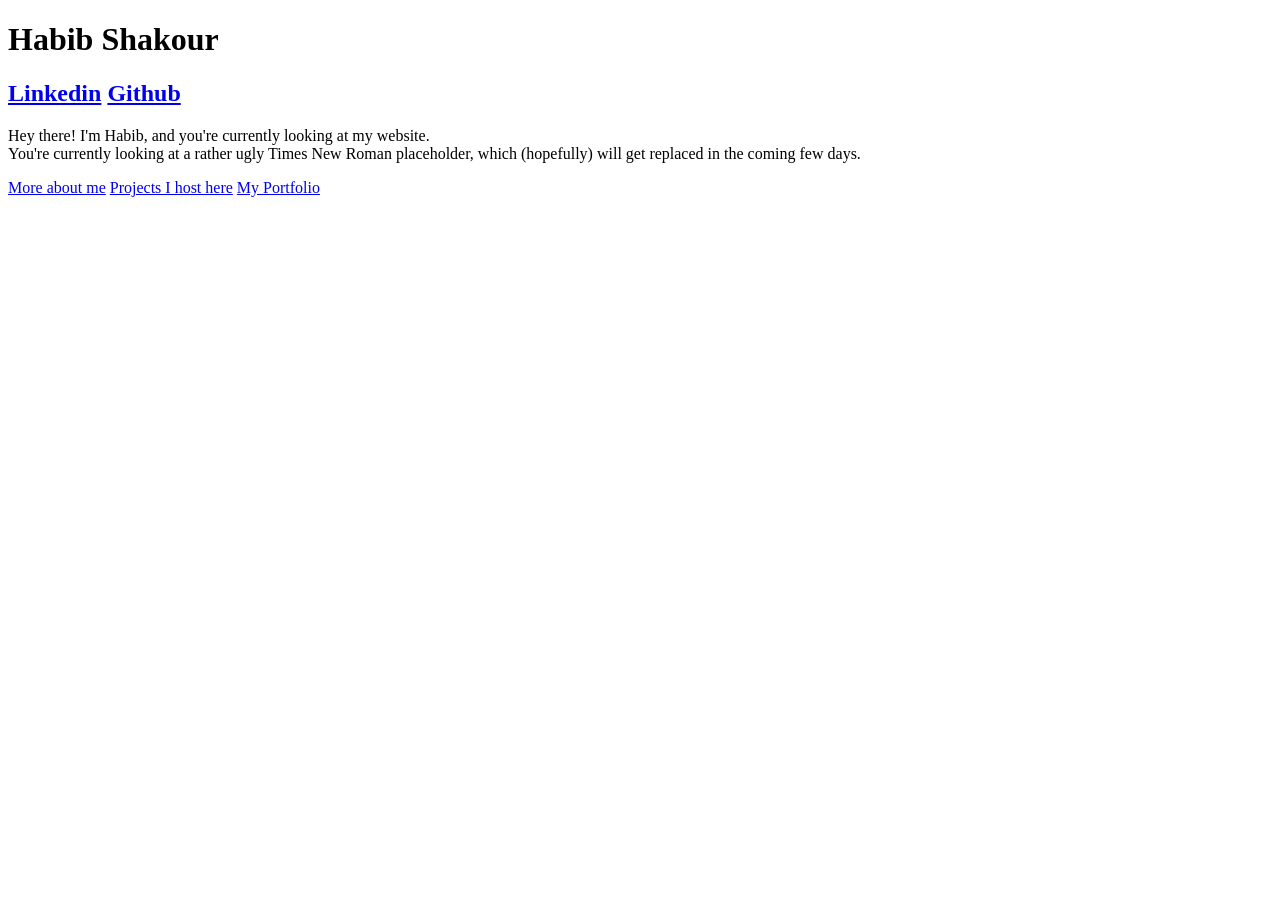
==== index.html @ af3d28ce "reformatted repo" ====
<!DOCTYPE html>
<html lang="en">
<head>
  <meta charset="UTF-8">
  <title>Habib Shakour</title>
  <link rel="stylesheet" href="{{ url_for('static', filename='style.css') }}">
</head>
<body>
    <h1>
        Habib Shakour
    </h1>
    <h2>
        <a href="https://www.linkedin.com/in/habib-shakour-7b76892b7/">Linkedin</a>
           
        <a href="https://github.com/HShakour">Github</a>
    </h2>

    <p>
        Hey there! I'm Habib, and you're currently looking at my website.<br>
        You're currently looking at a rather ugly Times New Roman placeholder, which (hopefully) will get replaced in the coming few days.
    </p>
    <a href="about.html">More about me</a>
    <a href="projects.html">Projects I host here</a>
    <a href="portfolio.html">My Portfolio</a>
</body>
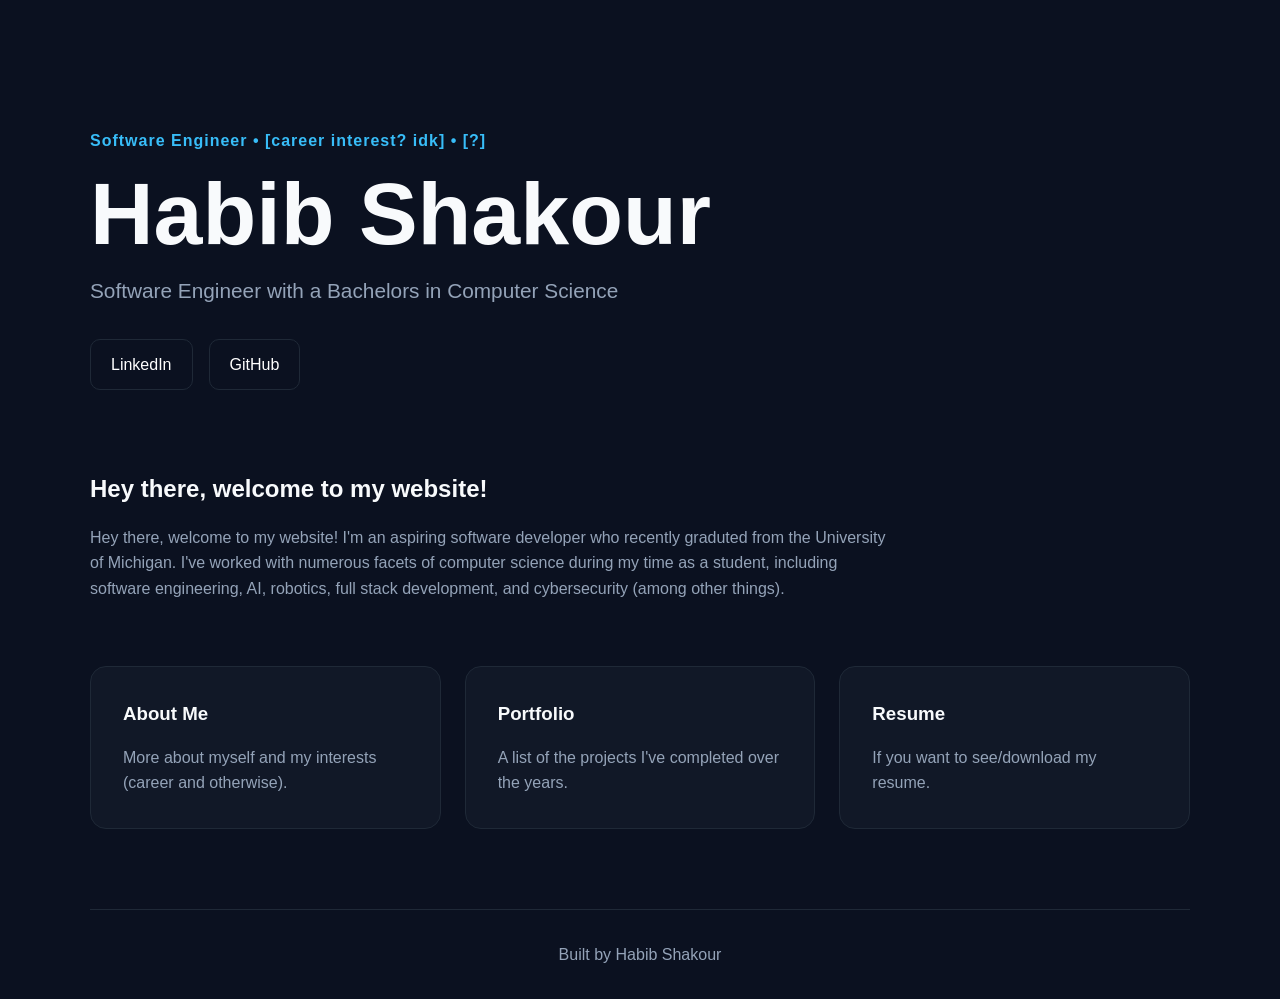
==== commit 33ae7aba: "main page looks presentable" ====
--- a/index.html
+++ b/index.html
@@ -1,25 +1,89 @@
 <!DOCTYPE html>
 <html lang="en">
 <head>
-  <meta charset="UTF-8">
-  <title>Habib Shakour</title>
-  <link rel="stylesheet" href="{{ url_for('static', filename='style.css') }}">
+    <meta charset="UTF-8">
+    <meta name="viewport" content="width=device-width, initial-scale=1.0">
+    <title>Habib Shakour</title>
+
+    <link rel="stylesheet" href="static/style.css">
 </head>
 <body>
-    <h1>
-        Habib Shakour
-    </h1>
-    <h2>
-        <a href="https://www.linkedin.com/in/habib-shakour-7b76892b7/">Linkedin</a>
-           
-        <a href="https://github.com/HShakour">Github</a>
-    </h2>
 
-    <p>
-        Hey there! I'm Habib, and you're currently looking at my website.<br>
-        You're currently looking at a rather ugly Times New Roman placeholder, which (hopefully) will get replaced in the coming few days.
-    </p>
-    <a href="about.html">More about me</a>
-    <a href="projects.html">Projects I host here</a>
-    <a href="portfolio.html">My Portfolio</a>
-</body>+    <main class="container">
+
+        <section class="hero">
+
+            <p class="eyebrow">Software Engineer • [career interest? idk] • [?]</p>
+
+            <h1>Habib Shakour</h1>
+
+            <p class="subtitle">
+                Software Engineer with a Bachelors in Computer Science
+            </p>
+
+            <div class="social-links">
+                <a href="https://www.linkedin.com/in/habib-shakour-7b76892b7/" target="_blank">
+                    LinkedIn
+                </a>
+
+                <a href="https://github.com/HShakour" target="_blank">
+                    GitHub
+                </a>
+            </div>
+
+        </section>
+
+        <section class="about-preview">
+
+            <h2>Hey there, welcome to my website!</h2>
+
+            <p>
+            </p>
+
+            <p>
+                Hey there, welcome to my website! I'm an aspiring software developer
+                who recently graduted from the University of Michigan. I've worked with numerous 
+                facets of computer science during my time as a student, including software engineering, 
+                AI, robotics, full stack development, and cybersecurity (among other things).
+            </p>
+
+        </section>
+
+        <section class="navigation">
+
+            <a href="about/" class="card">
+                <h3>About Me</h3>
+                <p>
+                    More about myself and my interests (career and otherwise).
+                </p>
+            </a>
+            <!--
+            <a href="projects/" class="card">
+                <h3>Projects</h3>
+                <p>
+                    Applications, experiments, and software I've built.
+                </p>
+            </a>
+            -->
+            <a href="portfolio/" class="card">
+                <h3>Portfolio</h3>
+                <p>
+                    A list of the projects I've completed over the years.
+                </p>
+            </a>
+
+            <a href="resume.pdf" class="card">
+                <h3>Resume</h3>
+                <p>If you want to see/download my resume.</p>
+            </a>
+
+        </section>
+
+        <footer>
+            <p>Built by Habib Shakour</p>
+        </footer>
+
+    </main>
+
+</body>
+</html>
--- a/static/style.css
+++ b/static/style.css
@@ -0,0 +1,141 @@
+* {
+    margin: 0;
+    padding: 0;
+    box-sizing: border-box;
+}
+
+:root {
+    --bg: #0b1120;
+    --card: #111827;
+    --border: #1f2937;
+
+    --text: #f8fafc;
+    --muted: #94a3b8;
+
+    --accent: #38bdf8;
+}
+
+body {
+    background: var(--bg);
+    color: var(--text);
+
+    font-family:
+        Inter,
+        "Segoe UI",
+        Arial,
+        sans-serif;
+
+    line-height: 1.6;
+}
+
+.container {
+    width: min(1100px, 90%);
+    margin: auto;
+}
+
+.hero {
+    padding: 8rem 0 5rem 0;
+}
+
+.eyebrow {
+    color: var(--accent);
+    font-weight: 700;
+    letter-spacing: 1px;
+    margin-bottom: 1rem;
+}
+
+.hero h1 {
+    font-size: clamp(3rem, 8vw, 5.5rem);
+    line-height: 1;
+    margin-bottom: 1rem;
+}
+
+.subtitle {
+    color: var(--muted);
+    max-width: 700px;
+    font-size: 1.3rem;
+}
+
+.social-links {
+    margin-top: 2rem;
+    display: flex;
+    gap: 1rem;
+}
+
+.social-links a {
+    text-decoration: none;
+    color: white;
+
+    border: 1px solid var(--border);
+    border-radius: 10px;
+
+    padding: 0.75rem 1.25rem;
+
+    transition: 0.2s;
+}
+
+.social-links a:hover {
+    border-color: var(--accent);
+    transform: translateY(-2px);
+}
+
+.about-preview {
+    margin-bottom: 4rem;
+}
+
+.about-preview h2 {
+    margin-bottom: 1rem;
+}
+
+.about-preview p {
+    color: var(--muted);
+    max-width: 800px;
+    margin-bottom: 1rem;
+}
+
+.navigation {
+    display: grid;
+
+    grid-template-columns:
+        repeat(auto-fit, minmax(250px, 1fr));
+
+    gap: 1.5rem;
+
+    margin-bottom: 5rem;
+}
+
+.card {
+    text-decoration: none;
+    color: inherit;
+
+    background: var(--card);
+
+    border: 1px solid var(--border);
+    border-radius: 16px;
+
+    padding: 2rem;
+
+    transition: 0.25s;
+}
+
+.card:hover {
+    transform: translateY(-5px);
+    border-color: var(--accent);
+}
+
+.card h3 {
+    margin-bottom: 1rem;
+}
+
+.card p {
+    color: var(--muted);
+}
+
+footer {
+    border-top: 1px solid var(--border);
+
+    padding: 2rem 0;
+    text-align: center;
+
+    color: var(--muted);
+}
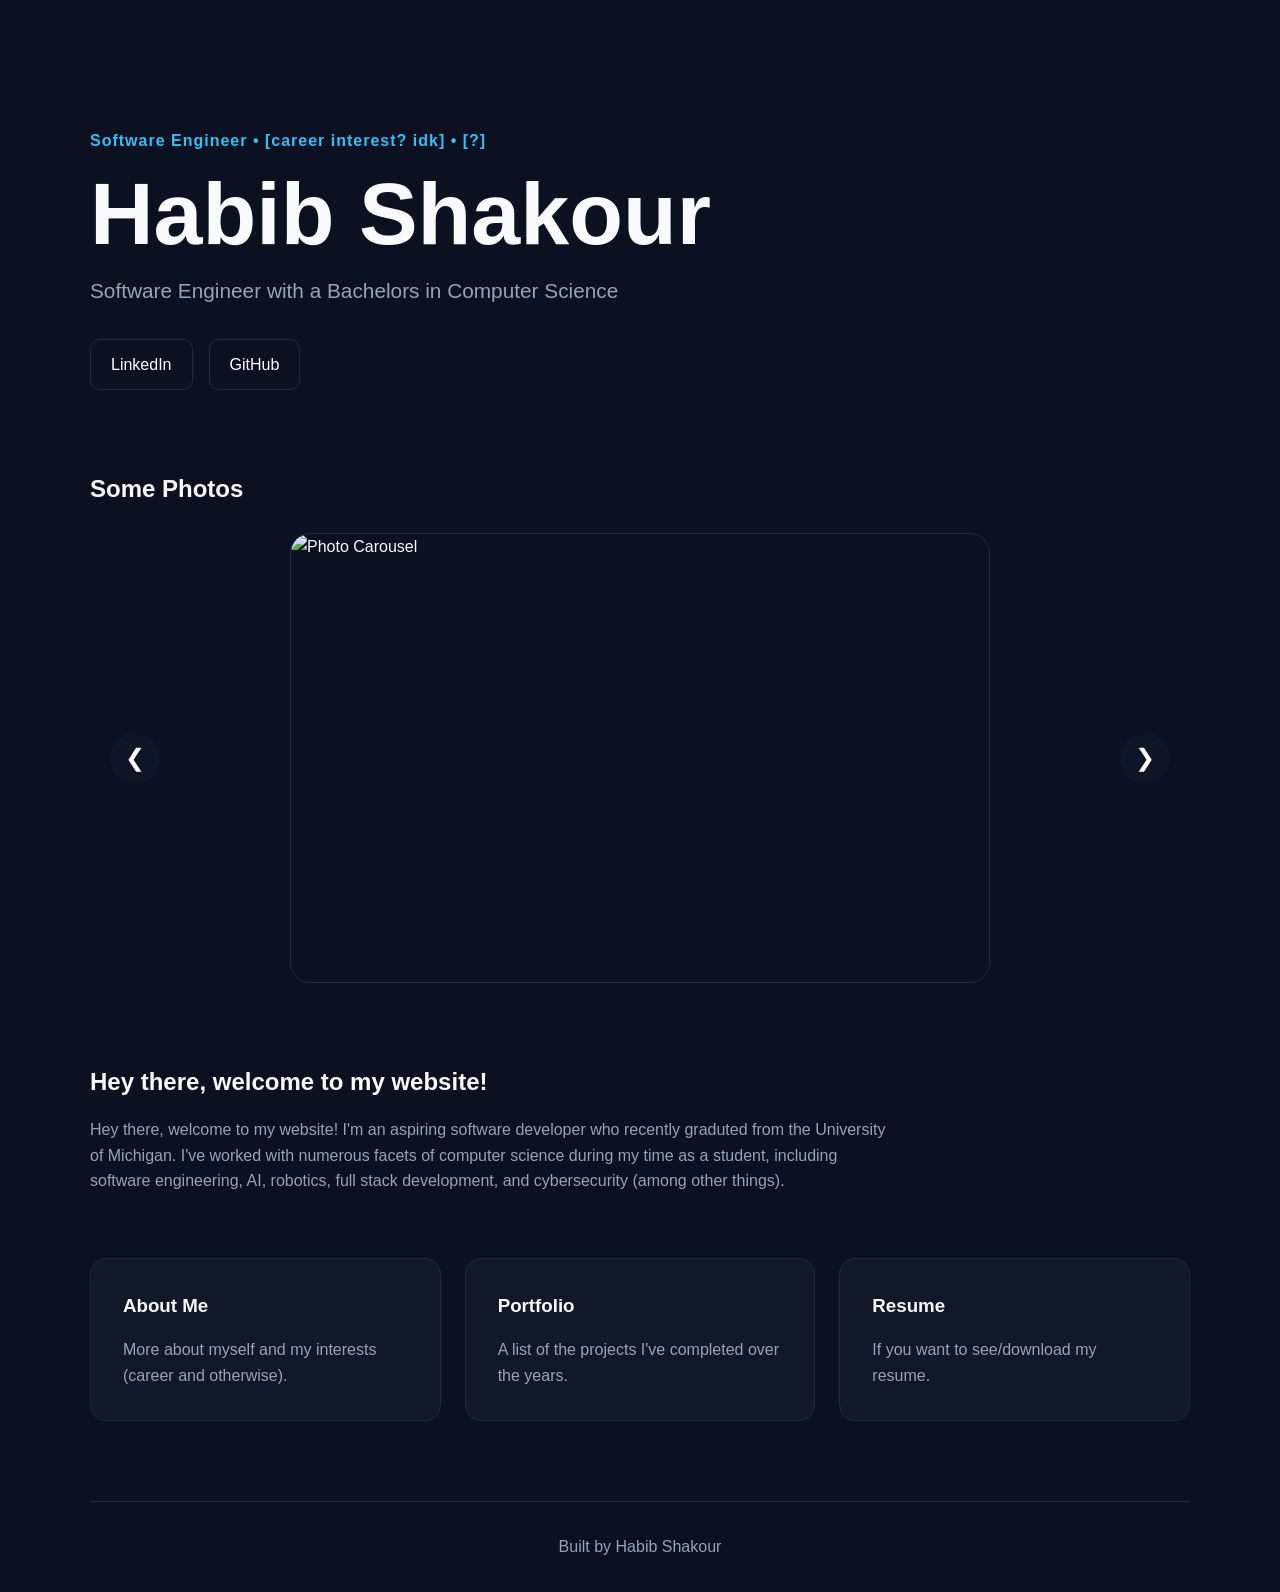
==== commit 7132e8c3: "first attempt at making carousel" ====
--- a/index.html
+++ b/index.html
@@ -33,6 +33,32 @@
 
         </section>
 
+        <section class="carousel-section">
+
+            <h2>Some Photos</h2>
+
+            <div class="carousel">
+
+                <button class="carousel-btn prev">
+                    ❮
+                </button>
+
+                <img
+                    id="carousel-image"
+                    src="../static/images/photo1.jpg"
+                    alt="Photo Carousel"
+                >
+
+                <button class="carousel-btn next">
+                    ❯
+                </button>
+
+            </div>
+
+        </section>
+
+        <script src="../static/script.js"></script>
+        
         <section class="about-preview">
 
             <h2>Hey there, welcome to my website!</h2>
--- a/static/style.css
+++ b/static/style.css
@@ -138,4 +138,132 @@
     text-align: center;
 
     color: var(--muted);
+}
+
+/* ---------- Internal Pages ---------- */
+
+.page-header {
+    padding: 5rem 0 3rem 0;
+}
+
+.home-link {
+    display: inline-block;
+
+    color: var(--accent);
+
+    text-decoration: none;
+
+    margin-bottom: 2rem;
+}
+
+.home-link:hover {
+    text-decoration: underline;
+}
+
+.page-header h1 {
+    font-size: clamp(2.5rem, 6vw, 4rem);
+    margin-bottom: 1rem;
+}
+
+.content-card {
+    background: var(--card);
+
+    border: 1px solid var(--border);
+    border-radius: 16px;
+
+    padding: 2rem;
+
+    margin-bottom: 4rem;
+}
+
+.content-card p {
+    color: var(--muted);
+    margin-bottom: 1rem;
+}
+
+.content-card ul {
+    margin-top: 1rem;
+    margin-left: 1.5rem;
+    color: var(--muted);
+}
+
+.content-card li {
+    margin-bottom: 0.5rem;
+}
+
+.portfolio-grid {
+    display: grid;
+
+    grid-template-columns:
+        repeat(auto-fit, minmax(300px, 1fr));
+
+    gap: 1.5rem;
+
+    margin-bottom: 4rem;
+}
+
+/* Photo Carousel */
+
+.carousel-section {
+    margin-bottom: 5rem;
+}
+
+.carousel-section h2 {
+    margin-bottom: 1.5rem;
+}
+
+.carousel {
+    position: relative;
+
+    display: flex;
+    justify-content: center;
+    align-items: center;
+}
+
+.carousel img {
+    width: 100%;
+    max-width: 700px;
+
+    height: 450px;
+
+    object-fit: cover;
+
+    border-radius: 20px;
+
+    border: 1px solid var(--border);
+
+    transition: opacity 0.3s;
+}
+
+.carousel-btn {
+    position: absolute;
+
+    background: rgba(15, 23, 42, 0.8);
+
+    color: white;
+
+    border: none;
+
+    width: 50px;
+    height: 50px;
+
+    border-radius: 50%;
+
+    font-size: 1.5rem;
+
+    cursor: pointer;
+
+    transition: 0.2s;
+}
+
+.carousel-btn:hover {
+    background: var(--accent);
+}
+
+.prev {
+    left: 20px;
+}
+
+.next {
+    right: 20px;
 }
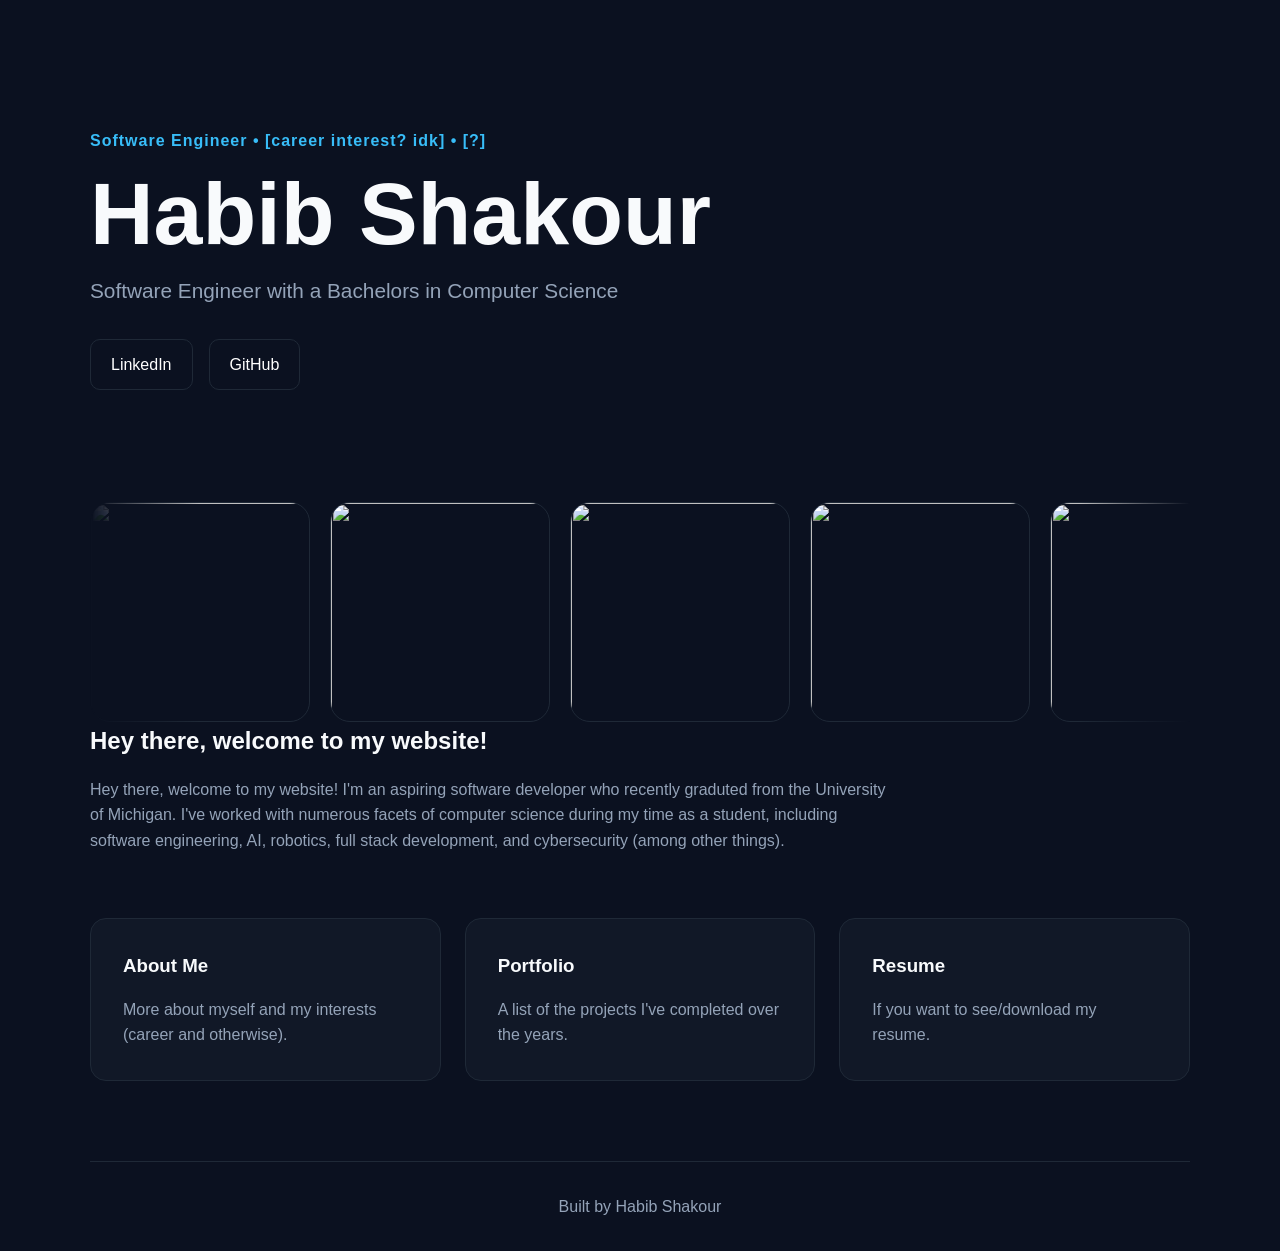
==== commit 62dd4ad2: "reworked photo slideshow into scrolling carousel" ====
--- a/index.html
+++ b/index.html
@@ -33,29 +33,117 @@
 
         </section>
 
-        <section class="carousel-section">
-
-            <h2>Some Photos</h2>
-
-            <div class="carousel">
-
-                <button class="carousel-btn prev">
-                    ❮
-                </button>
-
-                <img
-                    id="carousel-image"
-                    src="../static/images/photo1.jpg"
-                    alt="Photo Carousel"
-                >
-
-                <button class="carousel-btn next">
-                    ❯
-                </button>
-
+        <div class="carousel">
+
+            <div class="group">
+
+                <div class="card">
+                    <img class="card-img"
+                        src="../static/images/carousel/1.jpeg">
+                </div>
+
+                <div class="card">
+                    <img class="card-img"
+                        src="../static/images/carousel/2.jpeg">
+                </div>
+
+                <div class="card">
+                    <img class="card-img"
+                        src="../static/images/carousel/3.jpeg">
+                </div>
+
+                <div class="card">
+                    <img class="card-img"
+                        src="../static/images/carousel/4.jpeg">
+                </div>
+
+                <div class="card">
+                    <img class="card-img"
+                        src="../static/images/carousel/5.jpeg">
+                </div>
+
+                <div class="card">
+                    <img class="card-img"
+                        src="../static/images/carousel/6.jpeg">
+                </div>
+
+                <div class="card">
+                    <img class="card-img"
+                        src="../static/images/carousel/7.JPG">
+                </div>
+
+                <div class="card">
+                    <img class="card-img"
+                        src="../static/images/carousel/8.JPG">
+                </div>
+
+                <div class="card">
+                    <img class="card-img"
+                        src="../static/images/carousel/9.JPG">
+                </div>
+
+                <div class="card">
+                    <img class="card-img"
+                        src="../static/images/carousel/10.JPG">
+                </div>
             </div>
 
-        </section>
+            <!-- duplicate for infinite loop -->
+
+            <div class="group" aria-hidden="true">
+
+                <div class="card">
+                    <img class="card-img"
+                        src="../static/images/carousel/1.jpeg">
+                </div>
+
+                <div class="card">
+                    <img class="card-img"
+                        src="../static/images/carousel/2.jpeg">
+                </div>
+
+                <div class="card">
+                    <img class="card-img"
+                        src="../static/images/carousel/3.jpeg">
+                </div>
+
+                <div class="card">
+                    <img class="card-img"
+                        src="../static/images/carousel/4.jpeg">
+                </div>
+
+                <div class="card">
+                    <img class="card-img"
+                        src="../static/images/carousel/5.jpeg">
+                </div>
+
+                <div class="card">
+                    <img class="card-img"
+                        src="../static/images/carousel/6.jpeg">
+                </div>
+
+                <div class="card">
+                    <img class="card-img"
+                        src="../static/images/carousel/7.JPG">
+                </div>
+
+                <div class="card">
+                    <img class="card-img"
+                        src="../static/images/carousel/8.JPG">
+                </div>
+
+                <div class="card">
+                    <img class="card-img"
+                        src="../static/images/carousel/9.JPG">
+                </div>
+
+                <div class="card">
+                    <img class="card-img"
+                        src="../static/images/carousel/10.JPG">
+                </div>
+            </div>
+
+        </div>
 
         <script src="../static/script.js"></script>
         
--- a/static/style.css
+++ b/static/style.css
@@ -204,27 +204,92 @@
 
 /* Photo Carousel */
 
+/* ---------- Photo Carousel ---------- */
+
 .carousel-section {
     margin-bottom: 5rem;
 }
 
 .carousel-section h2 {
-    margin-bottom: 1.5rem;
-}
+    margin-bottom: 2.5rem;
+}
+
+/* outer container */
 
 .carousel {
-    position: relative;
-
     display: flex;
-    justify-content: center;
+
+    overflow: hidden;
+
+    width: 100%;
+
+    margin-top: 2rem;
+
+    mask-image:
+        linear-gradient(
+            to right,
+            transparent,
+            black 10%,
+            black 90%,
+            transparent
+        );
+
+    -webkit-mask-image:
+        linear-gradient(
+            to right,
+            transparent,
+            black 10%,
+            black 90%,
+            transparent
+        );
+}
+
+/* duplicated image strips */
+
+.group {
+    display: flex;
+
     align-items: center;
-}
-
-.carousel img {
-    width: 100%;
-    max-width: 700px;
-
-    height: 450px;
+
+    gap: 1.25rem;
+
+    padding-right: 1.25rem;
+
+    flex-shrink: 0;
+
+    animation: scroll 45s linear infinite;
+}
+
+/* pause when hovering */
+
+.carousel:hover .group {
+    animation-play-state: paused;
+}
+
+/* individual cards */
+
+.carousel .card {
+    flex: 0 0 auto;
+
+    padding: 0;
+
+    background: none;
+
+    border: none;
+
+    transform: none;
+}
+
+.carousel .card:hover {
+    border: none;
+    transform: none;
+}
+
+/* images */
+
+.card-img {
+    width: 220px;
+    height: 220px;
 
     object-fit: cover;
 
@@ -232,38 +297,44 @@
 
     border: 1px solid var(--border);
 
-    transition: opacity 0.3s;
-}
-
-.carousel-btn {
-    position: absolute;
-
-    background: rgba(15, 23, 42, 0.8);
-
-    color: white;
-
-    border: none;
-
-    width: 50px;
-    height: 50px;
-
-    border-radius: 50%;
-
-    font-size: 1.5rem;
-
-    cursor: pointer;
-
-    transition: 0.2s;
-}
-
-.carousel-btn:hover {
-    background: var(--accent);
-}
-
-.prev {
-    left: 20px;
-}
-
-.next {
-    right: 20px;
+    display: block;
+
+    transition:
+        transform 0.3s ease,
+        border-color 0.3s ease,
+        box-shadow 0.3s ease;
+}
+
+.card-img:hover {
+    transform: scale(1.05);
+
+    border-color: var(--accent);
+
+    box-shadow:
+        0 0 25px rgba(56, 189, 248, 0.25);
+}
+
+/* animation */
+
+@keyframes scroll {
+
+    from {
+        transform: translateX(0);
+    }
+
+    to {
+        transform: translateX(-100%);
+    }
+
+}
+
+/* mobile */
+
+@media (max-width: 768px) {
+
+    .card-img {
+        width: 150px;
+        height: 150px;
+    }
+
 }
